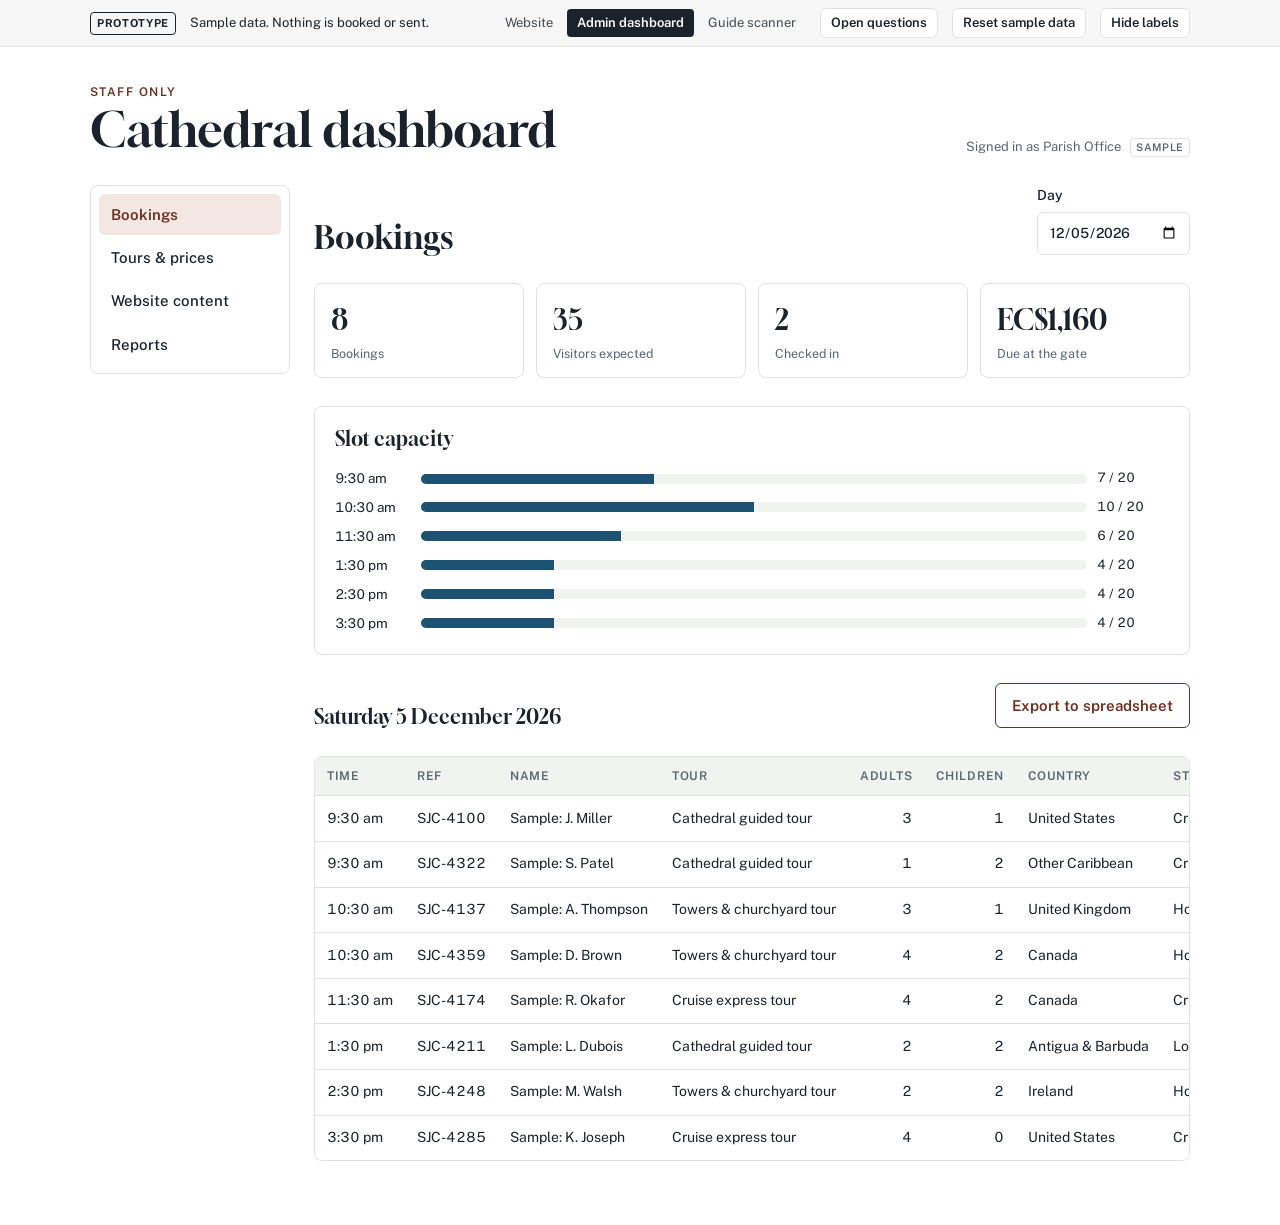
==== admin.html @ 1766d7dc "Prototype upload Uploading prototype" ====
<!doctype html>
<html lang="en">
<head>
<meta charset="utf-8">
<meta name="viewport" content="width=device-width, initial-scale=1, viewport-fit=cover">
<title>Dashboard · St. John's Cathedral</title>
<link rel="preconnect" href="https://fonts.googleapis.com">
<link rel="stylesheet" href="https://fonts.googleapis.com/css2?family=Gloock&family=Public+Sans:wght@400;500;600;700&display=swap">
<link rel="stylesheet" href="styles.css">
</head>
<body data-page="admin">
<div class="proto gut"><div class="col">
  <span class="tag">Prototype</span>
  <span>Sample data. Nothing is booked or sent.</span>
  <span class="sp"></span>
  <div class="modes" role="navigation" aria-label="Prototype views">
    <a href="index.html" data-mode="site">Website</a>
    <a href="admin.html" data-mode="admin">Admin dashboard</a>
    <a href="scanner.html" data-mode="scanner">Guide scanner</a>
  </div>
  <button type="button" id="qBtn">Open questions</button>
  <button type="button" id="resetBtn">Reset sample data</button>
  <button type="button" id="tbdBtn" aria-pressed="true">Hide labels</button>
</div></div>



<main>
<section class="view" data-view="admin"><div class="gut"><div class="col stack">
  <div class="sec-head"><div><div class="eyebrow">Staff only</div><h1>Cathedral dashboard</h1></div><p class="muted small">Signed in as Parish Office <span class="sample">Sample</span></p></div>
  <div class="admin-wrap">
    <div class="side" id="adminSide">
      <button type="button" data-tab="bookings" class="on">Bookings</button>
      <button type="button" data-tab="tours">Tours &amp; prices</button>
      <button type="button" data-tab="content">Website content</button>
      <button type="button" data-tab="reports">Reports</button>
    </div>
    <div id="adminBody" class="stack" style="min-width:0"></div>
  </div>
</div></div></section>
</main>



<aside class="drawer" id="drawer" hidden aria-label="Open questions">
  <div class="sec-head"><h2>Open questions</h2><button type="button" class="ghost" id="qClose">Close</button></div>
  <p class="muted small">To settle with the church at tonight's showcase. Each one appears in the prototype with a <span class="tbd" style="margin:0">TBD</span> label.</p>
  <ol id="qList"></ol>
</aside>
<div class="toast" id="toast" hidden role="status"></div>
<script src="app.js"></script>
</body>
</html>
---- styles.css ----
/* Base reset */
:root{padding-top:env(safe-area-inset-top,0px);padding-bottom:env(safe-area-inset-bottom,0px)}
body{margin:0}
img{max-width:100%}
[hidden]{display:none!important}

/* Layout: clickable site mockup. A thin prototype bar switches between Website / Admin / Scanner; site pages share one sticky header and a 1100px column. */
:root{
  --bg:#ffffff; --surface:#ffffff; --sunk:#f1f3f1; --ink:#1b222b; --muted:#5a6470; --line:#dfe3de;
  --accent:#6e2f1e;        /* mahogany */
  --accent-ink:#ffffff;
  --accent-soft:#f2e7e3;
  --sea:#1d5272;           /* harbour blue */
  --sea-soft:#e2edf3;
  --ok:#2c6b3d; --ok-soft:#e2f0e5; --bad:#a3302a; --bad-soft:#f6e2e0; --warn:#8a5a00; --warn-soft:#f7ecd4;
  --proto:#f6f7f6; --proto-ink:#1b222b; --bezel:#2a2f36; --bezel-ink:#e9ecef; --toast:#1b222b; --toast-ink:#ffffff;
  --hatch:#e8ebe7;
  color-scheme:light;
  --display:"Gloock", Georgia, "Times New Roman", serif;
  --body:"Public Sans", system-ui, -apple-system, "Segoe UI", sans-serif;
  --mono:ui-monospace, "SFMono-Regular", Menlo, Consolas, monospace;
}
*{box-sizing:border-box}
body{background:var(--bg);color:var(--ink);font-family:var(--body);font-size:15px;line-height:1.55}
body::before{content:"";position:fixed;inset:0 0 auto;height:env(safe-area-inset-top,0px);z-index:30;background:var(--proto)}
.gut{padding-left:max(16px,env(safe-area-inset-left,0px));padding-right:max(16px,env(safe-area-inset-right,0px))}
.col{max-width:1100px;margin:0 auto}
a{color:var(--sea)}
h1,h2,h3{font-family:var(--display);font-weight:400;line-height:1.15;text-wrap:balance;margin:0}
h1{font-size:clamp(30px,5vw,48px)} h2{font-size:clamp(24px,3.2vw,32px)} h3{font-size:20px}
p{margin:0} .muted{color:var(--muted)} .small{font-size:13px}
.eyebrow{font-size:12px;letter-spacing:.12em;text-transform:uppercase;font-weight:600;color:var(--accent)}
button,.btn{font:inherit;font-weight:600;border-radius:6px;padding:10px 16px;cursor:pointer;border:1px solid var(--accent);background:var(--accent);color:var(--accent-ink);text-decoration:none;display:inline-flex;align-items:center;gap:8px;justify-content:center}
.btn.ghost,button.ghost{background:transparent;color:var(--accent)}
.btn.sea{background:var(--sea);border-color:var(--sea);color:var(--surface)}
button:disabled{opacity:.45;cursor:not-allowed}
:focus-visible{outline:2px solid var(--sea);outline-offset:2px}
input,select,textarea{font:inherit;color:var(--ink);background:var(--surface);border:1px solid var(--line);border-radius:6px;padding:9px 11px;width:100%}
textarea{min-height:90px;resize:vertical}
label.f{display:grid;gap:5px;font-weight:600;font-size:14px}
label.f .hint{font-weight:400;color:var(--muted);font-size:13px}
.grid2{display:grid;grid-template-columns:repeat(auto-fit,minmax(240px,1fr));gap:14px}
.tnum{font-variant-numeric:tabular-nums}

/* prototype bar */
.proto{background:var(--proto);color:var(--proto-ink);border-bottom:1px solid var(--line);font-size:13px;position:relative;z-index:25}
.proto .col{display:flex;flex-wrap:wrap;gap:8px 14px;align-items:center;padding-block:8px}
.proto .tag{font-weight:700;letter-spacing:.06em;text-transform:uppercase;font-size:11px;border:1px solid currentColor;border-radius:4px;padding:2px 6px}
.proto .modes{display:flex;gap:4px;flex-wrap:wrap}
.proto .modes a{color:var(--proto-ink);text-decoration:none;padding:4px 10px;border-radius:4px;opacity:.8}
.proto .modes a.on{background:var(--ink);color:var(--surface);opacity:1;font-weight:600}
.proto .sp{flex:1}
.proto button{background:var(--surface);border:1px solid var(--line);color:var(--proto-ink);padding:4px 10px;font-size:13px}

/* TBD chips */
.tbd{display:inline-block;font:600 10.5px/1 var(--body);letter-spacing:.06em;text-transform:uppercase;color:var(--warn);background:var(--warn-soft);border:1px dashed var(--warn);border-radius:4px;padding:3px 5px;vertical-align:middle;margin-left:6px;white-space:nowrap}
.sample{display:inline-block;font:600 10.5px/1 var(--body);letter-spacing:.06em;text-transform:uppercase;color:var(--muted);border:1px solid var(--line);border-radius:4px;padding:3px 5px;vertical-align:middle;margin-left:6px}
body.hide-tbd .tbd,body.hide-tbd .sample{display:none}

/* site header */
header.site{position:sticky;top:env(safe-area-inset-top,0px);z-index:20;background:var(--surface);border-bottom:1px solid var(--line)}
header.site .col{display:flex;align-items:center;gap:14px;padding-block:12px;flex-wrap:wrap}
.wordmark{font-family:var(--display);font-size:22px;color:var(--ink);text-decoration:none;line-height:1;display:grid}
.wordmark small{font-family:var(--body);font-size:10.5px;letter-spacing:.16em;text-transform:uppercase;color:var(--muted);margin-top:4px}
nav.main{display:flex;gap:2px;flex-wrap:wrap;flex:1}
nav.main a{color:var(--ink);text-decoration:none;padding:7px 8px;border-radius:5px;font-size:14px;font-weight:500;white-space:nowrap}
nav.main a:hover{background:var(--sunk)} nav.main a.on{color:var(--accent);background:var(--accent-soft)}
.hdr-cta{display:flex;gap:8px}
.menu-btn{display:none}
@media (max-width:1240px){
  nav.main{display:none;order:5;flex-basis:100%;flex-direction:column}
  nav.main.open{display:flex}
  .menu-btn{display:inline-flex;background:transparent;color:var(--ink);border-color:var(--line);margin-left:auto}
  .hdr-cta{order:4;flex-basis:100%}
  .hdr-cta .btn{flex:1}
}

main section.view{padding-block:36px 64px}
.stack{display:grid;gap:28px}
.sec-head{display:flex;justify-content:space-between;align-items:end;gap:12px;flex-wrap:wrap}

/* photo placeholders */
.ph{background:repeating-linear-gradient(135deg,var(--sunk) 0 14px,var(--hatch) 14px 28px);border:1px solid var(--line);border-radius:8px;display:grid;place-items:center;text-align:center;color:var(--muted);font-size:13px;padding:16px;min-height:140px;max-width:100%}
.ph b{display:block;color:var(--ink);font-size:14px;margin-bottom:2px}

/* home */
.hero{display:grid;grid-template-columns:minmax(0,1.15fr) minmax(0,1fr);gap:28px;align-items:stretch}
.hero .ph{min-height:340px}
.hero .copy{display:grid;gap:16px;align-content:center}
@media (max-width:820px){.hero{grid-template-columns:minmax(0,1fr)}.hero .ph{min-height:220px}}
.today{display:grid;grid-template-columns:minmax(0,1fr) minmax(0,1.4fr);gap:0;background:var(--surface);border:1px solid var(--line);border-radius:8px;overflow:hidden}
.today>div{padding:20px;min-width:0}
.today .open{background:var(--sea-soft);display:grid;gap:12px;align-content:start}
.today .big{font-family:var(--display);font-size:28px}
@media (max-width:720px){.today{grid-template-columns:minmax(0,1fr)}}
.tl{list-style:none;margin:0;padding:0;display:grid;gap:0}
.tl li{display:grid;grid-template-columns:80px minmax(0,1fr) auto;gap:12px;padding:9px 0;border-bottom:1px solid var(--line);align-items:baseline}
.tl li:last-child{border-bottom:0}
.tl .t{font-variant-numeric:tabular-nums;font-weight:600}
.kind{font-size:11px;font-weight:600;letter-spacing:.05em;text-transform:uppercase;padding:2px 7px;border-radius:999px}
.kind.svc{background:var(--accent-soft);color:var(--accent)} .kind.tourk{background:var(--sea-soft);color:var(--sea)} .kind.info{background:var(--sunk);color:var(--muted)}
.cards{display:grid;grid-template-columns:repeat(auto-fit,minmax(250px,1fr));gap:16px}
.card{background:var(--surface);border:1px solid var(--line);border-radius:8px;padding:18px;display:grid;gap:8px;align-content:start;min-width:0}
.card .ph{min-height:120px;margin:-6px -6px 4px}
.date{font-size:12.5px;color:var(--muted);font-variant-numeric:tabular-nums}
.band{background:var(--surface);border-block:1px solid var(--line)}
.band .col{padding-block:32px}
.visit-band{background:var(--sea);color:var(--surface)}
.visit-band .col{padding-block:36px;display:grid;grid-template-columns:minmax(0,1.3fr) minmax(0,1fr);gap:28px;align-items:center}
.visit-band h2,.visit-band .eyebrow{color:var(--surface)}
.visit-band .btn{background:var(--surface);color:var(--sea);border-color:var(--surface)}
.visit-band ul{margin:0;padding-left:18px;display:grid;gap:4px}
@media (max-width:760px){.visit-band .col{grid-template-columns:minmax(0,1fr)}}
.chips{display:flex;flex-wrap:wrap;gap:8px}
.chip{position:relative}
.chip input{position:absolute;opacity:0;inset:0;margin:0;cursor:pointer}
.chip span{display:inline-block;padding:7px 12px;border:1px solid var(--line);border-radius:999px;font-size:14px;background:var(--surface)}
.chip input:checked+span{background:var(--accent);border-color:var(--accent);color:var(--accent-ink)}
.chip input:focus-visible+span{outline:2px solid var(--sea);outline-offset:2px}
.find{display:grid;grid-template-columns:minmax(0,1fr) minmax(0,1fr);gap:24px}
@media (max-width:720px){.find{grid-template-columns:minmax(0,1fr)}}
.dirs{display:grid;gap:10px}
.dirs details{background:var(--surface);border:1px solid var(--line);border-radius:6px;padding:10px 14px}
.dirs summary{cursor:pointer;font-weight:600}
.dirs p{margin-top:8px;color:var(--muted)}

/* history */
.timeline{position:relative;display:grid;gap:18px;padding-left:28px}
.timeline::before{content:"";position:absolute;left:7px;top:6px;bottom:6px;width:2px;background:var(--line)}
.era{position:relative;display:grid;grid-template-columns:110px minmax(0,1fr);gap:18px}
.era::before{content:"";position:absolute;left:-27px;top:7px;width:14px;height:14px;border-radius:50%;background:var(--surface);border:3px solid var(--accent)}
.era .yr{font-family:var(--display);font-size:26px;line-height:1}
@media (max-width:600px){.era{grid-template-columns:minmax(0,1fr);gap:4px}}
.era-body{display:grid;gap:8px;min-width:0}
.subtl{list-style:none;margin:6px 0 0;padding:0 0 0 18px;display:grid;gap:8px;position:relative;border-left:2px dashed var(--line)}
.subtl li{position:relative}
.subtl li::before{content:"";position:absolute;left:-24px;top:16px;width:10px;height:10px;border-radius:50%;background:var(--accent-soft);border:2px solid var(--accent)}
.ev{width:100%;display:grid;grid-template-columns:96px minmax(0,1fr) auto;grid-template-areas:"yr t more" "yr s more";gap:2px 14px;align-items:center;text-align:left;justify-content:stretch;
  background:var(--surface);color:var(--ink);border:1px solid var(--line);border-radius:8px;padding:10px 14px;font-weight:400}
.ev:hover{border-color:var(--accent);background:var(--accent-soft)}
.ev-yr{grid-area:yr;font-weight:700;color:var(--accent);font-variant-numeric:tabular-nums}
.ev-t{grid-area:t;font-weight:600}
.ev-s{grid-area:s;color:var(--muted);font-size:13.5px}
.ev-more{grid-area:more;color:var(--accent);font-size:13px;font-weight:600;white-space:nowrap}
@media (max-width:560px){.ev{grid-template-columns:minmax(0,1fr);grid-template-areas:"yr" "t" "s" "more"}}
.evdlg{border:1px solid var(--line);border-radius:12px;padding:0;width:min(640px,calc(100% - 32px));max-height:calc(100% - 48px);background:var(--surface);color:var(--ink);box-shadow:0 20px 60px rgba(20,25,30,.25)}
.evdlg::backdrop{background:rgba(20,25,30,.45)}
.evdlg-in{padding:22px;display:grid;gap:14px}
.ev-big{font-family:var(--display);font-size:40px;line-height:1;color:var(--accent)}

/* tables */
.tw{overflow-x:auto;border:1px solid var(--line);border-radius:8px;background:var(--surface)}
table{border-collapse:collapse;width:100%;font-size:14px}
th,td{text-align:left;padding:10px 12px;border-bottom:1px solid var(--line);white-space:nowrap}
th{font-size:12px;letter-spacing:.06em;text-transform:uppercase;color:var(--muted);font-weight:600;background:var(--sunk)}
tr:last-child td{border-bottom:0}
td.num,th.num{text-align:right;font-variant-numeric:tabular-nums}

/* booking */
.steps{display:flex;gap:6px;flex-wrap:wrap;list-style:none;margin:0;padding:0;counter-reset:s}
.steps li{counter-increment:s;display:flex;align-items:center;gap:8px;font-size:14px;color:var(--muted);padding:6px 12px 6px 6px;border-radius:999px;background:var(--sunk)}
.steps li::before{content:counter(s);display:grid;place-items:center;width:24px;height:24px;border-radius:50%;background:var(--surface);border:1px solid var(--line);font-weight:700;font-size:12px}
.steps li.on{color:var(--ink);background:var(--accent-soft);font-weight:600}
.steps li.on::before{background:var(--accent);border-color:var(--accent);color:var(--accent-ink)}
.steps li.done::before{content:"✓";background:var(--ok);border-color:var(--ok);color:var(--surface)}
.book-wrap{display:grid;grid-template-columns:minmax(0,1fr) 320px;gap:24px;align-items:start}
@media (max-width:900px){.book-wrap{grid-template-columns:minmax(0,1fr)}}
.panel{background:var(--surface);border:1px solid var(--line);border-radius:8px;padding:20px;display:grid;gap:18px;min-width:0}
.summary{position:sticky;top:calc(env(safe-area-inset-top,0px) + 90px)}
@media (max-width:900px){.summary{position:static}}
.tours{display:grid;grid-template-columns:repeat(auto-fit,minmax(200px,1fr));gap:10px}
.tour{border:1px solid var(--line);border-radius:8px;padding:14px;text-align:left;background:var(--bg);color:var(--ink);font-weight:400;display:grid;gap:4px;justify-content:stretch;align-content:start}
.tour b{font-size:15px} .tour.on{border:2px solid var(--accent);background:var(--accent-soft);padding:13px}
.cal-head{display:flex;justify-content:space-between;align-items:center;gap:8px}
.cal-head button{padding:6px 12px;background:transparent;color:var(--ink);border-color:var(--line)}
.cal{display:grid;grid-template-columns:repeat(7,minmax(0,1fr));gap:4px}
.cal .dow{font-size:11.5px;text-align:center;color:var(--muted);font-weight:600;padding:4px 0}
.cal button{padding:0;aspect-ratio:1/1;max-width:100%;background:var(--bg);color:var(--ink);border:1px solid var(--line);font-weight:500;font-variant-numeric:tabular-nums;position:relative;font-size:14px}
.cal button.few::after{content:"";position:absolute;bottom:5px;left:50%;width:5px;height:5px;margin-left:-2.5px;border-radius:50%;background:var(--warn)}
.cal button.full{text-decoration:line-through;color:var(--muted)}
.cal button.on{background:var(--accent);border-color:var(--accent);color:var(--accent-ink)}
.cal button:disabled{background:transparent;border-color:transparent;color:var(--muted);opacity:.5}
.legend{display:flex;gap:14px;flex-wrap:wrap;font-size:12.5px;color:var(--muted)}
.legend i{display:inline-block;width:8px;height:8px;border-radius:50%;background:var(--warn);margin-right:5px}
.slots{display:grid;grid-template-columns:repeat(auto-fill,minmax(130px,1fr));gap:8px}
.slot{display:grid;gap:2px;padding:10px;background:var(--bg);color:var(--ink);border:1px solid var(--line);font-weight:600;justify-items:start}
.slot small{font-weight:400;color:var(--muted);font-size:12px}
.slot.on{background:var(--accent);border-color:var(--accent);color:var(--accent-ink)} .slot.on small{color:var(--accent-ink)}
.slot:disabled small{color:var(--bad)}
.party{display:grid;gap:12px}
.prow{display:flex;justify-content:space-between;align-items:center;gap:12px;padding:12px 0;border-bottom:1px solid var(--line);flex-wrap:wrap}
.stepper{display:flex;align-items:center;gap:6px}
.stepper button{width:38px;height:38px;padding:0;background:var(--bg);color:var(--ink);border-color:var(--line);font-size:18px}
.stepper output{min-width:34px;text-align:center;font-weight:700;font-size:18px;font-variant-numeric:tabular-nums}
.total{background:var(--sea-soft);border-radius:8px;padding:16px;display:grid;gap:4px}
.total .amt{font-family:var(--display);font-size:30px;font-variant-numeric:tabular-nums}
.disclaimer{border:2px solid var(--accent);border-radius:8px;padding:14px 16px;font-weight:700;background:var(--accent-soft)}
.disclaimer span{display:block;font-weight:400;margin-top:2px}
.warnbox{background:var(--warn-soft);border:1px solid var(--warn);color:var(--ink);border-radius:8px;padding:12px 14px;font-size:14px}
.sumrows{display:grid;gap:8px;font-size:14px}
.sumrows div{display:flex;justify-content:space-between;gap:12px}
.sumrows dt{color:var(--muted)} .sumrows dd{margin:0;text-align:right;font-weight:600}
.nav-row{display:flex;justify-content:space-between;gap:10px;flex-wrap:wrap}

/* voucher + email */
.confirm-head{display:grid;gap:8px;text-align:left}
.ok-badge{display:inline-flex;align-items:center;gap:8px;color:var(--ok);background:var(--ok-soft);padding:5px 12px;border-radius:999px;font-weight:600;font-size:14px;width:max-content;max-width:100%}
.voucher{display:grid;grid-template-columns:minmax(0,1fr) 170px;gap:20px;border:2px dashed var(--accent);border-radius:10px;padding:20px;background:var(--surface)}
.voucher .qr{background:#ffffff;padding:8px;border-radius:6px;border:1px solid var(--line);align-self:start;justify-self:end;max-width:100%}
.voucher canvas{display:block;width:150px;height:150px;max-width:100%;image-rendering:pixelated}
@media (max-width:560px){.voucher{grid-template-columns:minmax(0,1fr)}.voucher .qr{justify-self:start}}
.vref{font-family:var(--mono);font-size:20px;font-weight:700;letter-spacing:.06em}
.tabs{display:flex;gap:4px;border-bottom:1px solid var(--line);flex-wrap:wrap}
.tabs button{background:transparent;border:0;border-bottom:2px solid transparent;border-radius:0;color:var(--muted);padding:10px 14px}
.tabs button.on{color:var(--accent);border-bottom-color:var(--accent)}
.mail{border:1px solid var(--line);border-radius:8px;overflow:hidden;background:var(--surface)}
.mail .hd{background:var(--sunk);padding:12px 16px;font-size:13.5px;display:grid;gap:3px}
.mail .hd b{display:inline-block;width:64px;color:var(--muted);font-weight:600}
.mail .bd{padding:0}
.mail .brand{background:var(--accent);color:var(--accent-ink);padding:22px 24px}
.mail .brand h3{color:var(--accent-ink)}
.mail .inner{padding:22px 24px;display:grid;gap:14px;max-width:620px}
.kv{display:grid;grid-template-columns:140px minmax(0,1fr);gap:6px 14px;font-size:14px}
.kv dt{color:var(--muted)} .kv dd{margin:0;font-weight:600}
@media (max-width:480px){.kv{grid-template-columns:minmax(0,1fr)}.kv dd{margin-bottom:6px}}

/* admin */
.admin-wrap{display:grid;grid-template-columns:200px minmax(0,1fr);gap:24px;align-items:start}
@media (max-width:800px){.admin-wrap{grid-template-columns:minmax(0,1fr)}}
.side{display:grid;gap:2px;background:var(--surface);border:1px solid var(--line);border-radius:8px;padding:8px}
.side button{background:transparent;border:0;color:var(--ink);justify-content:flex-start;font-weight:500;padding:9px 12px}
.side button.on{background:var(--accent-soft);color:var(--accent);font-weight:600}
@media (max-width:800px){.side{display:flex;flex-wrap:wrap}}
.stats{display:grid;grid-template-columns:repeat(auto-fit,minmax(160px,1fr));gap:12px}
.stat{background:var(--surface);border:1px solid var(--line);border-radius:8px;padding:14px 16px;display:grid;gap:2px}
.stat .v{font-family:var(--display);font-size:28px;font-variant-numeric:tabular-nums}
.stat .l{font-size:12.5px;color:var(--muted)}
.cap{display:grid;gap:8px}
.caprow{display:grid;grid-template-columns:76px minmax(0,1fr) 72px;gap:10px;align-items:center;font-size:13.5px}
.capbar{height:10px;border-radius:5px;background:var(--sunk);overflow:hidden}
.capbar i{display:block;height:100%;background:var(--sea)}
.capbar i.hi{background:var(--warn)} .capbar i.full{background:var(--bad)}
.pill{display:inline-block;font-size:12px;font-weight:600;padding:3px 9px;border-radius:999px}
.pill.booked{background:var(--sea-soft);color:var(--sea)} .pill.in{background:var(--ok-soft);color:var(--ok)} .pill.paid{background:var(--accent-soft);color:var(--accent)}
.bars{display:grid;grid-template-columns:repeat(7,minmax(0,1fr));gap:10px;align-items:end;height:180px;padding-top:10px;border-bottom:1px solid var(--line)}
.bars div{display:grid;gap:4px;align-content:end;justify-items:center;height:100%}
.bars i{display:block;width:100%;max-width:44px;background:var(--sea);border-radius:4px 4px 0 0}
.bars span{font-size:12px;color:var(--muted);font-variant-numeric:tabular-nums}
.bars-x{display:grid;grid-template-columns:repeat(7,minmax(0,1fr));gap:10px;font-size:12px;color:var(--muted);text-align:center}
.hbar{display:grid;grid-template-columns:150px minmax(0,1fr) 40px;gap:10px;align-items:center;font-size:13.5px}
.blocked-list{display:flex;flex-wrap:wrap;gap:6px}
.blocked-list span{background:var(--bad-soft);color:var(--bad);border-radius:999px;padding:4px 10px;font-size:13px;display:inline-flex;gap:6px;align-items:center}
.blocked-list button{padding:0 4px;background:transparent;border:0;color:var(--bad);font-size:15px}

/* scanner */
.phone{width:min(380px,100%);margin:0 auto;background:var(--bezel);border-radius:34px;padding:14px}
.screen{background:var(--bg);border-radius:24px;overflow:hidden;min-height:620px;display:grid;grid-template-rows:auto 1fr}
.screen .top{background:var(--accent);color:var(--accent-ink);padding:14px 18px;display:flex;justify-content:space-between;align-items:center;font-size:13px}
.screen .top b{font-size:15px}
.screen .body{padding:16px;display:grid;gap:14px;align-content:start}
.viewfinder{aspect-ratio:1/1;max-width:100%;border-radius:14px;background:var(--bezel);display:grid;place-items:center;color:var(--bezel-ink);font-size:13px;text-align:center;padding:20px;position:relative}
.viewfinder::before{content:"";position:absolute;inset:18%;border:3px solid var(--bezel-ink);border-radius:12px;opacity:.6}
.result{border-radius:14px;padding:16px;display:grid;gap:10px}
.result.good{background:var(--ok-soft);border:2px solid var(--ok)} .result.badr{background:var(--bad-soft);border:2px solid var(--bad)}
.result .st{font-weight:800;font-size:20px;letter-spacing:.02em}
.result.good .st{color:var(--ok)} .result.badr .st{color:var(--bad)}
.pick{display:grid;gap:6px}
.pick button{justify-content:space-between;background:var(--surface);color:var(--ink);border-color:var(--line);font-weight:500;font-size:13.5px;padding:9px 12px}

/* faq, forms */
.faq{display:grid;gap:8px}
.faq details{background:var(--surface);border:1px solid var(--line);border-radius:8px;padding:14px 16px}
.faq summary{cursor:pointer;font-weight:600}
.faq p{margin-top:10px;color:var(--muted);max-width:65ch}
.progress{height:14px;background:var(--sunk);border-radius:7px;overflow:hidden}
.progress i{display:block;height:100%;background:var(--accent)}
.prose{max-width:65ch;display:grid;gap:12px}

/* drawer + toast */
.drawer{position:fixed;top:0;right:0;bottom:0;width:min(420px,100%);background:var(--surface);border-left:1px solid var(--line);z-index:40;overflow:auto;
  padding:calc(20px + env(safe-area-inset-top,0px)) max(20px,env(safe-area-inset-right,0px)) calc(20px + env(safe-area-inset-bottom,0px)) 20px;display:grid;gap:14px;align-content:start;box-shadow:-12px 0 30px rgba(0,0,0,.18)}
.drawer ol{margin:0;padding-left:20px;display:grid;gap:10px}
.drawer li b{display:block}
.drawer li span{color:var(--muted);font-size:13.5px}
.toast{position:fixed;left:50%;transform:translateX(-50%);bottom:calc(20px + env(safe-area-inset-bottom,0px));background:var(--toast);color:var(--toast-ink);padding:11px 18px;border-radius:8px;z-index:50;font-size:14px;max-width:calc(100% - 32px)}
footer.site{background:var(--sunk);color:var(--ink);border-top:1px solid var(--line)}
footer.site .col{padding-block:30px;display:grid;grid-template-columns:repeat(auto-fit,minmax(200px,1fr));gap:20px;font-size:14px}
footer.site a{color:var(--sea)}
footer.site h3{font-size:18px}
@media (prefers-reduced-motion:no-preference){html{scroll-behavior:smooth}}
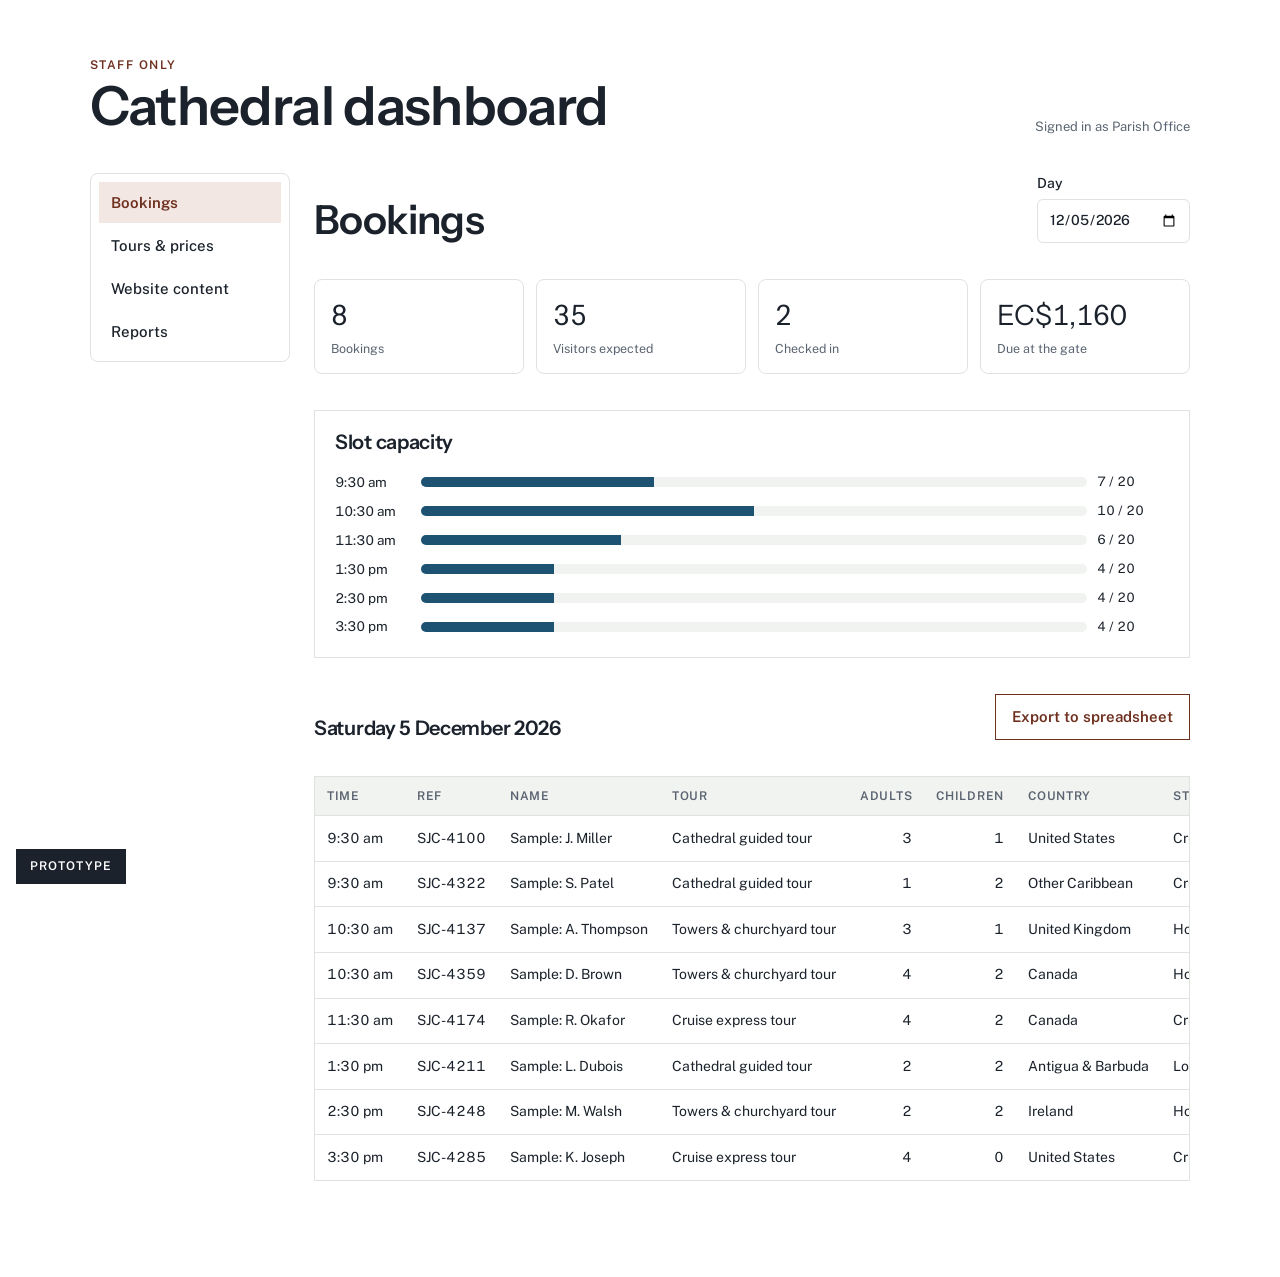
==== commit 5edab9c5: "Updated the prototype UI Added changes" ====
--- a/admin.html
+++ b/admin.html
@@ -5,24 +5,10 @@
 <meta name="viewport" content="width=device-width, initial-scale=1, viewport-fit=cover">
 <title>Dashboard · St. John's Cathedral</title>
 <link rel="preconnect" href="https://fonts.googleapis.com">
-<link rel="stylesheet" href="https://fonts.googleapis.com/css2?family=Gloock&family=Public+Sans:wght@400;500;600;700&display=swap">
+<link rel="stylesheet" href="https://fonts.googleapis.com/css2?family=Gloock&family=Instrument+Sans:wght@500;600;700&family=Public+Sans:wght@400;500;600;700&display=swap">
 <link rel="stylesheet" href="styles.css">
 </head>
-<body data-page="admin">
-<div class="proto gut"><div class="col">
-  <span class="tag">Prototype</span>
-  <span>Sample data. Nothing is booked or sent.</span>
-  <span class="sp"></span>
-  <div class="modes" role="navigation" aria-label="Prototype views">
-    <a href="index.html" data-mode="site">Website</a>
-    <a href="admin.html" data-mode="admin">Admin dashboard</a>
-    <a href="scanner.html" data-mode="scanner">Guide scanner</a>
-  </div>
-  <button type="button" id="qBtn">Open questions</button>
-  <button type="button" id="resetBtn">Reset sample data</button>
-  <button type="button" id="tbdBtn" aria-pressed="true">Hide labels</button>
-</div></div>
-
+<body data-page="admin" class="hide-tbd">
 
 
 <main>
@@ -42,9 +28,23 @@
 
 
 
+<div class="proto-pill" id="protoPill">
+  <button type="button" id="protoToggle" aria-expanded="false" aria-controls="protoMenu">Prototype</button>
+  <div class="proto-menu" id="protoMenu" hidden>
+    <p class="muted small">Sample data. Nothing is booked or sent.</p>
+    <div class="pm-links modes">
+      <a href="index.html" data-mode="site">Website</a>
+      <a href="admin.html" data-mode="admin">Admin dashboard</a>
+      <a href="scanner.html" data-mode="scanner">Guide scanner</a>
+    </div>
+    <button type="button" id="qBtn">Open questions</button>
+    <button type="button" id="tbdBtn" aria-pressed="false">Show labels</button>
+    <button type="button" id="resetBtn">Reset sample data</button>
+  </div>
+</div>
 <aside class="drawer" id="drawer" hidden aria-label="Open questions">
   <div class="sec-head"><h2>Open questions</h2><button type="button" class="ghost" id="qClose">Close</button></div>
-  <p class="muted small">To settle with the church at tonight's showcase. Each one appears in the prototype with a <span class="tbd" style="margin:0">TBD</span> label.</p>
+  <p class="muted small">Still to confirm with the church. Each one appears in the prototype with a <span class="tbd" style="margin:0">TBD</span> label.</p>
   <ol id="qList"></ol>
 </aside>
 <div class="toast" id="toast" hidden role="status"></div>
--- a/styles.css
+++ b/styles.css
@@ -288,3 +288,188 @@
 footer.site a{color:var(--sea)}
 footer.site h3{font-size:18px}
 @media (prefers-reduced-motion:no-preference){html{scroll-behavior:smooth}}
+
+/* =========================================================
+   v2 (6 Nov 2026): calmer layout modelled on the Liverpool Cathedral homepage
+   ========================================================= */
+:root{
+  --display:"Instrument Sans", "Public Sans", system-ui, -apple-system, "Segoe UI", sans-serif;
+  --hero-ink:#ffffff;
+  --panel:rgba(110,47,30,.86);   /* mahogany panel over the hero photo */
+  --photo-a:#2c2422; --photo-b:#151110;
+}
+h1,h2,h3{font-weight:600;letter-spacing:-.015em}
+h1{font-size:clamp(32px,5vw,54px)}
+h2{font-size:clamp(26px,3.4vw,40px)}
+main section.view{padding-block:56px 96px}
+main section.view[data-view="home"]{padding-block:0}
+.stack{gap:36px}
+
+/* header: wordmark left, short menu right */
+header.site{border-bottom:1px solid var(--line)}
+header.site .col{padding-block:22px;gap:24px;flex-wrap:nowrap}
+.wordmark{font-family:var(--display);font-weight:600;font-size:21px;line-height:1.05;letter-spacing:-.01em}
+.wordmark small{display:none}
+nav.main{justify-content:flex-end;gap:6px}
+nav.main a{font-size:15.5px;font-weight:500;padding:8px 12px;background:transparent}
+nav.main a:hover{background:transparent;text-decoration:underline;text-underline-offset:6px}
+nav.main a.on{background:transparent;color:var(--accent);text-decoration:underline;text-underline-offset:6px;text-decoration-thickness:2px}
+nav.main a.nav-book{border:1px solid currentColor;border-radius:0;margin-left:8px;text-decoration:none}
+.hdr-cta{display:none}
+@media (max-width:1240px){
+  nav.main{display:flex}
+  header.site .col{flex-wrap:wrap}
+  .menu-btn{display:none}
+}
+@media (max-width:820px){
+  nav.main{display:none;flex-basis:100%;flex-direction:column;align-items:flex-start}
+  nav.main.open{display:flex}
+  .menu-btn{display:inline-flex;border-radius:0}
+  nav.main a.nav-book{margin-left:0}
+}
+
+/* homepage header sits over the hero */
+body[data-page="home"] header.site{position:absolute;left:0;right:0;top:0;background:transparent;border-bottom:0;color:var(--hero-ink)}
+body[data-page="home"] header.site .wordmark,
+body[data-page="home"] nav.main a{color:var(--hero-ink)}
+body[data-page="home"] .menu-btn{color:var(--hero-ink);border-color:var(--hero-ink)}
+body[data-page="home"] nav.main.open{background:var(--accent);padding:10px;margin-inline:-10px}
+
+/* hero */
+.hero2{position:relative;min-height:clamp(560px,82vh,760px);display:grid;overflow:hidden;color:var(--hero-ink)}
+.hero2-photo{position:absolute;inset:0;
+  background:
+    repeating-linear-gradient(90deg,rgba(255,255,255,0) 0 120px,rgba(255,255,255,.035) 120px 150px,rgba(255,255,255,0) 150px 260px),
+    radial-gradient(ellipse at 78% 30%,rgba(214,170,120,.35),rgba(0,0,0,0) 55%),
+    linear-gradient(180deg,var(--photo-a),var(--photo-b))}
+.hero2-panel{position:absolute;inset:0 auto 0 0;width:62%;background:var(--panel);clip-path:polygon(0 0,38% 0,100% 47%,100% 100%,0 100%)}
+.hero2-in{position:relative;display:grid;align-items:end;padding-block:150px 90px}
+.hero2-copy{max-width:520px;display:grid;gap:18px}
+.hero2-copy h1{color:var(--hero-ink);font-size:clamp(36px,5vw,52px);line-height:1.05}
+.hero2-sub{font-family:var(--display);font-size:clamp(24px,3vw,34px);font-weight:600;letter-spacing:-.01em}
+.journey{display:grid;gap:10px;margin-top:22px;max-width:400px}
+.journey label{font-weight:500}
+.journey select{border-radius:0;border:0;background:var(--accent-soft);color:var(--ink);font-weight:600;padding:12px 14px}
+.btn-line{font:inherit;font-weight:500;display:inline-flex;align-items:center;justify-content:center;padding:9px 16px;border:1px solid var(--hero-ink);color:var(--hero-ink);background:transparent;border-radius:0;text-decoration:none;cursor:pointer;justify-self:start}
+.btn-line:hover{background:var(--hero-ink);color:var(--accent)}
+.btn-line.dark{border-color:var(--ink);color:var(--ink)}
+.btn-line.dark:hover{background:var(--ink);color:var(--surface)}
+.ph-note{position:absolute;right:max(16px,env(safe-area-inset-right,0px));bottom:14px;font-size:12px;color:rgba(255,255,255,.7);background:rgba(0,0,0,.35);padding:4px 8px}
+@media (max-width:820px){
+  .hero2-panel{width:100%;clip-path:none}
+  .hero2-in{padding-block:130px 60px}
+}
+
+/* floating donation button (as on Liverpool) */
+.float-donate{position:fixed;right:max(20px,env(safe-area-inset-right,0px));bottom:calc(20px + env(safe-area-inset-bottom,0px));z-index:15;background:var(--accent-soft);color:var(--accent);border:1px solid var(--accent);padding:10px 16px;font-weight:600;text-decoration:none;box-shadow:0 6px 18px rgba(20,25,30,.12)}
+.float-donate:hover{background:var(--accent);color:var(--accent-ink)}
+
+/* homepage sections */
+.home-stack{display:grid;gap:110px;padding-block:90px 110px}
+.hsec{display:grid;gap:36px}
+.rule{display:block;width:64px;height:2px;background:var(--ink);justify-self:center;margin-bottom:24px}
+.hsec-head{display:flex;justify-content:space-between;align-items:center;gap:16px;flex-wrap:wrap}
+.img-cards{display:grid;grid-template-columns:repeat(3,minmax(0,1fr));gap:16px}
+@media (max-width:820px){.img-cards{grid-template-columns:minmax(0,1fr)}}
+.img-card{display:grid;gap:14px;color:var(--ink);text-decoration:none}
+.img-card .pic{position:relative;aspect-ratio:4/3;max-width:100%}
+.img-card .date-over{position:absolute;left:18px;top:16px;color:var(--hero-ink);font-weight:700;font-size:15px}
+.img-card h3{font-size:21px}
+.img-card p{color:var(--muted)}
+.img-card:hover h3{text-decoration:underline;text-underline-offset:4px}
+.ph-dark{position:relative;background:
+    repeating-linear-gradient(90deg,rgba(255,255,255,0) 0 60px,rgba(255,255,255,.04) 60px 74px),
+    radial-gradient(ellipse at 70% 25%,rgba(214,170,120,.32),rgba(0,0,0,0) 60%),
+    linear-gradient(180deg,var(--photo-a),var(--photo-b))}
+.ph-dark .ph-note{right:10px;bottom:10px}
+.feature{display:grid;grid-template-columns:minmax(0,1.1fr) minmax(0,1fr);gap:56px;align-items:center}
+.feature-img{aspect-ratio:4/5;max-width:100%}
+.feature-copy{display:grid;gap:18px;max-width:52ch}
+.feature-copy p{font-size:17px;line-height:1.6}
+.feature-note{color:var(--muted);font-size:15px!important}
+.feature-btns{display:flex;flex-wrap:wrap;gap:12px;margin-top:6px}
+.feature-btns .btn{border-radius:0}
+@media (max-width:820px){.feature{grid-template-columns:minmax(0,1fr);gap:28px}.feature-img{aspect-ratio:4/3}}
+.news-list{display:grid;grid-template-columns:repeat(3,minmax(0,1fr));gap:40px 24px}
+@media (max-width:820px){.news-list{grid-template-columns:minmax(0,1fr)}}
+.news-item{display:grid;gap:10px;color:var(--ink);text-decoration:none;align-content:start}
+.news-item .date{font-size:14px}
+.news-item h3{font-size:21px}
+.news-item p{color:var(--muted)}
+.news-item:hover h3{text-decoration:underline;text-underline-offset:4px}
+.gallery-strip{display:grid;grid-template-columns:repeat(4,minmax(0,1fr));gap:12px}
+.gallery-strip .sq{aspect-ratio:1/1;max-width:100%}
+@media (max-width:640px){.gallery-strip{grid-template-columns:repeat(2,minmax(0,1fr))}}
+.findus{display:grid;grid-template-columns:minmax(0,1fr) minmax(0,1fr);gap:56px;align-items:center}
+.findus>div:first-child{display:grid;gap:16px;max-width:52ch}
+.findus p{font-size:17px;line-height:1.6;color:var(--muted)}
+.map-ph{min-height:320px;border-radius:0}
+@media (max-width:820px){.findus{grid-template-columns:minmax(0,1fr);gap:28px}}
+.signup{background:var(--sunk)}
+.signup .col{display:grid;gap:24px;padding-block:72px}
+.signup-form{display:grid;gap:22px}
+.signup fieldset{border:0;padding:0;margin:0}
+.signup legend{font-weight:600;margin-bottom:10px;padding:0}
+.signup-row{display:grid;grid-template-columns:minmax(0,1fr) minmax(0,1fr) auto;gap:14px;align-items:end}
+.signup-row button{border-radius:0;height:44px}
+.signup input{border-radius:0}
+@media (max-width:720px){.signup-row{grid-template-columns:minmax(0,1fr)}}
+
+/* footer */
+footer.site{background:var(--ink);color:var(--surface);border-top:0}
+footer.site .col{padding-block:64px;grid-template-columns:minmax(0,1.4fr) repeat(3,minmax(0,1fr));gap:32px}
+footer.site a{color:var(--surface);text-decoration:none;opacity:.85}
+footer.site a:hover{opacity:1;text-decoration:underline}
+footer.site h3{font-size:20px;color:var(--surface)}
+footer.site .fcol{display:grid;gap:8px;align-content:start;font-size:14.5px}
+footer.site .fnote{opacity:.7;font-size:13px;margin-top:10px}
+@media (max-width:820px){footer.site .col{grid-template-columns:repeat(2,minmax(0,1fr))}}
+@media (max-width:480px){footer.site .col{grid-template-columns:minmax(0,1fr)}}
+
+/* quieter inner pages */
+.page-head{display:grid;gap:14px;max-width:62ch}
+.page-head .lead{font-size:18px;color:var(--muted);line-height:1.6}
+.card{border:0;background:transparent;padding:0;gap:10px}
+.card .ph{margin:0 0 6px;border-radius:0;min-height:180px}
+.cards{gap:40px 24px}
+.ph{border-radius:0}
+.btn,button{border-radius:0}
+.dirs details,.faq details{border-radius:0;border-width:0 0 1px 0;background:transparent;padding:14px 0}
+.tw{border-radius:0}
+.panel{border-radius:0}
+body.hide-tbd .tbd,body.hide-tbd .sample{display:none}
+
+/* prototype controls: one small button bottom-left */
+.proto-pill{position:fixed;left:max(16px,env(safe-area-inset-left,0px));bottom:calc(16px + env(safe-area-inset-bottom,0px));z-index:35;display:grid;gap:8px;justify-items:start}
+#protoToggle{background:var(--ink);color:var(--surface);border:0;padding:8px 14px;font-size:12px;letter-spacing:.08em;text-transform:uppercase}
+.proto-menu{order:-1;background:var(--surface);border:1px solid var(--line);box-shadow:0 12px 30px rgba(20,25,30,.18);padding:14px;display:grid;gap:8px;width:250px;font-size:14px}
+.proto-menu .pm-links{display:grid;gap:2px}
+.proto-menu .pm-links a{color:var(--ink);text-decoration:none;padding:6px 8px}
+.proto-menu .pm-links a.on{background:var(--sunk);font-weight:600}
+.proto-menu button{background:transparent;color:var(--ink);border:1px solid var(--line);font-weight:500;padding:7px 10px;justify-content:flex-start;font-size:14px}
+
+/* history by century */
+.cent-tabs{display:flex;flex-wrap:wrap;gap:0;border-bottom:1px solid var(--line)}
+.cent-tabs button{background:transparent;border:0;border-bottom:3px solid transparent;color:var(--muted);padding:12px 18px;font-weight:600;font-size:15px;margin-bottom:-1px}
+.cent-tabs button.on{color:var(--accent);border-bottom-color:var(--accent)}
+.cent-panel{display:grid;gap:22px}
+.cent-intro{display:grid;gap:8px;max-width:62ch}
+.cent-intro p{color:var(--muted);font-size:17px}
+.cent-list{list-style:none;margin:0;padding:0;display:grid;gap:0;border-top:1px solid var(--line)}
+.cent-list li{border-bottom:1px solid var(--line)}
+.cent-list .ev{border:0;border-radius:0;background:transparent;padding:18px 4px}
+.cent-list .ev:hover{background:var(--sunk);border:0}
+.relic-link{display:grid;grid-template-columns:minmax(0,1fr) auto;gap:20px;align-items:center;background:var(--sunk);padding:28px}
+@media (max-width:640px){.relic-link{grid-template-columns:minmax(0,1fr)}}
+.relic-grid{display:grid;grid-template-columns:repeat(3,minmax(0,1fr));gap:40px 24px}
+@media (max-width:820px){.relic-grid{grid-template-columns:repeat(2,minmax(0,1fr))}}
+@media (max-width:520px){.relic-grid{grid-template-columns:minmax(0,1fr)}}
+.relic{display:grid;gap:10px;text-align:left;background:transparent;border:0;color:var(--ink);padding:0;font-weight:400;justify-content:stretch;align-content:start}
+.relic .pic{aspect-ratio:4/3;max-width:100%}
+.relic h3{font-size:20px}
+.relic .where{font-size:13.5px;color:var(--accent);font-weight:600}
+.relic p{color:var(--muted)}
+.relic:hover h3{text-decoration:underline;text-underline-offset:4px}
+.evdlg{border-radius:0}
+.hero2-in>.col{width:100%}
+@media (max-width:820px){.hero2 .ph-note{display:none}}
